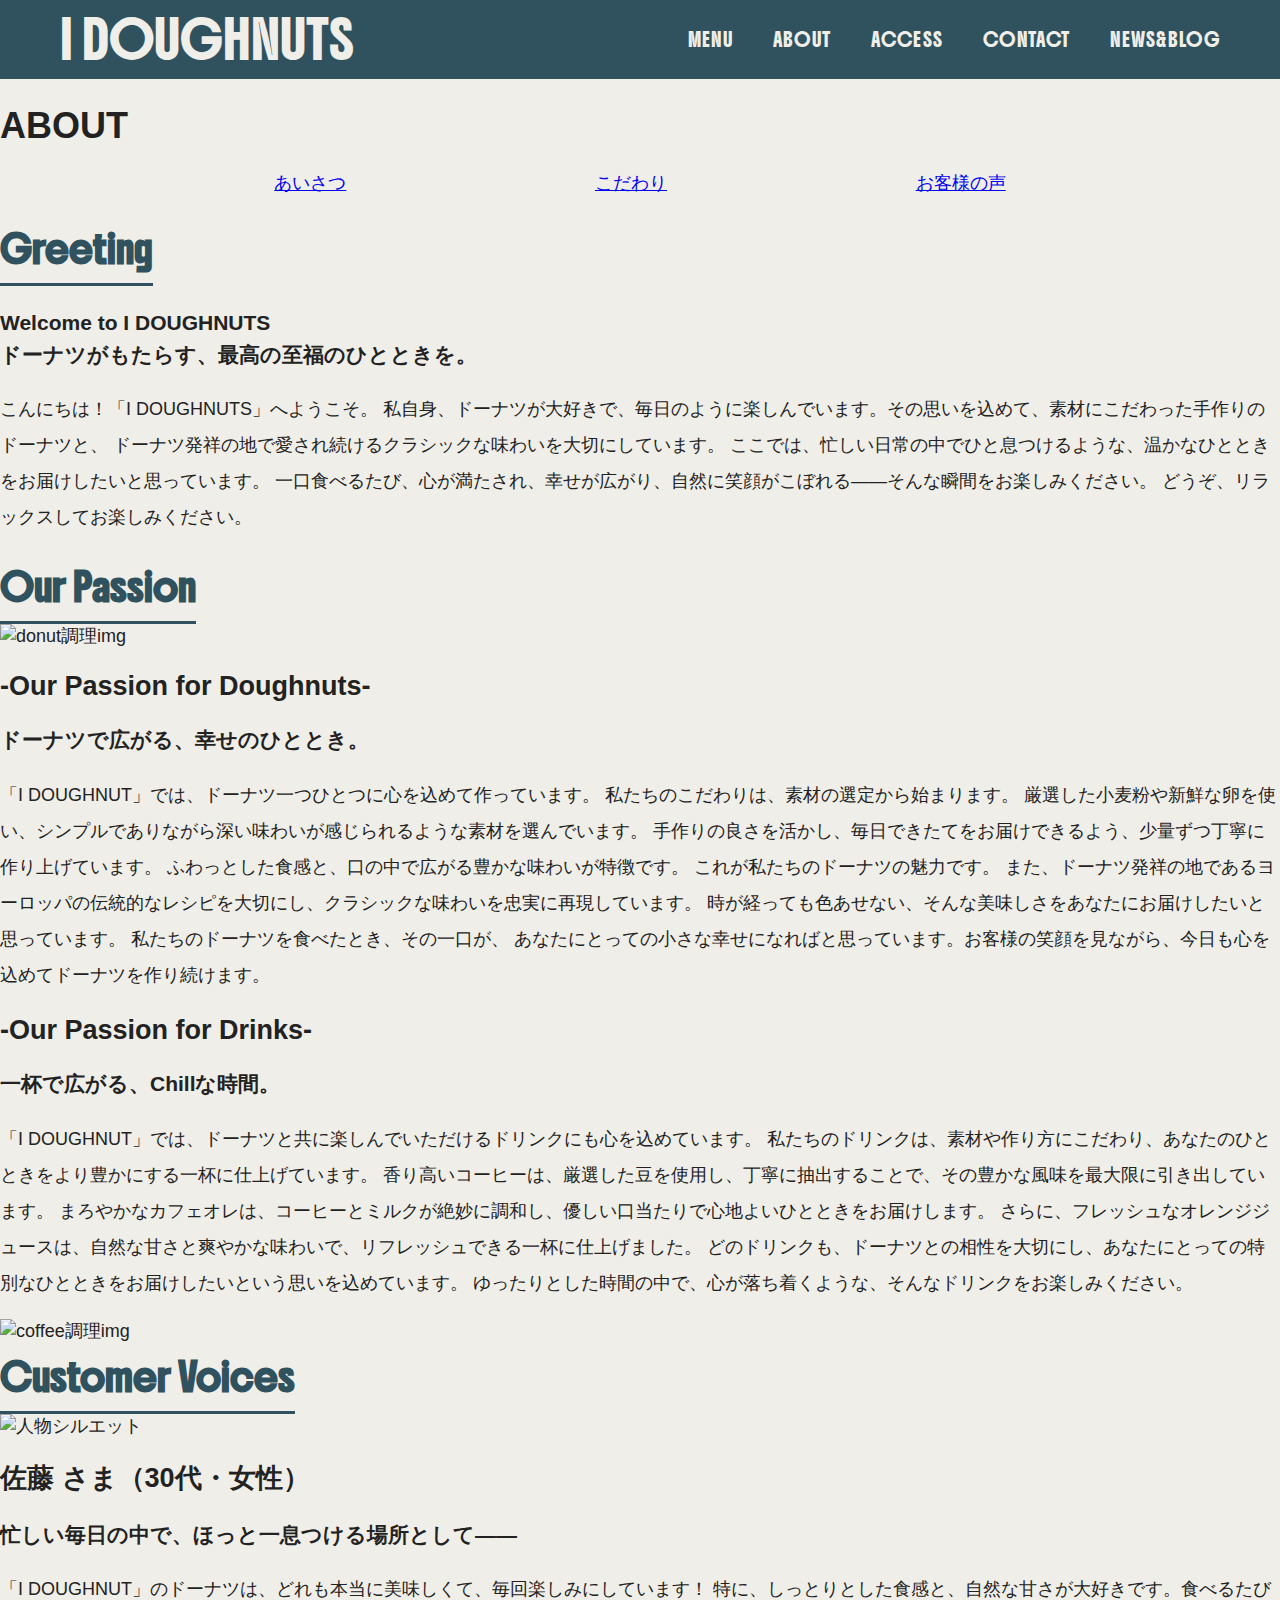
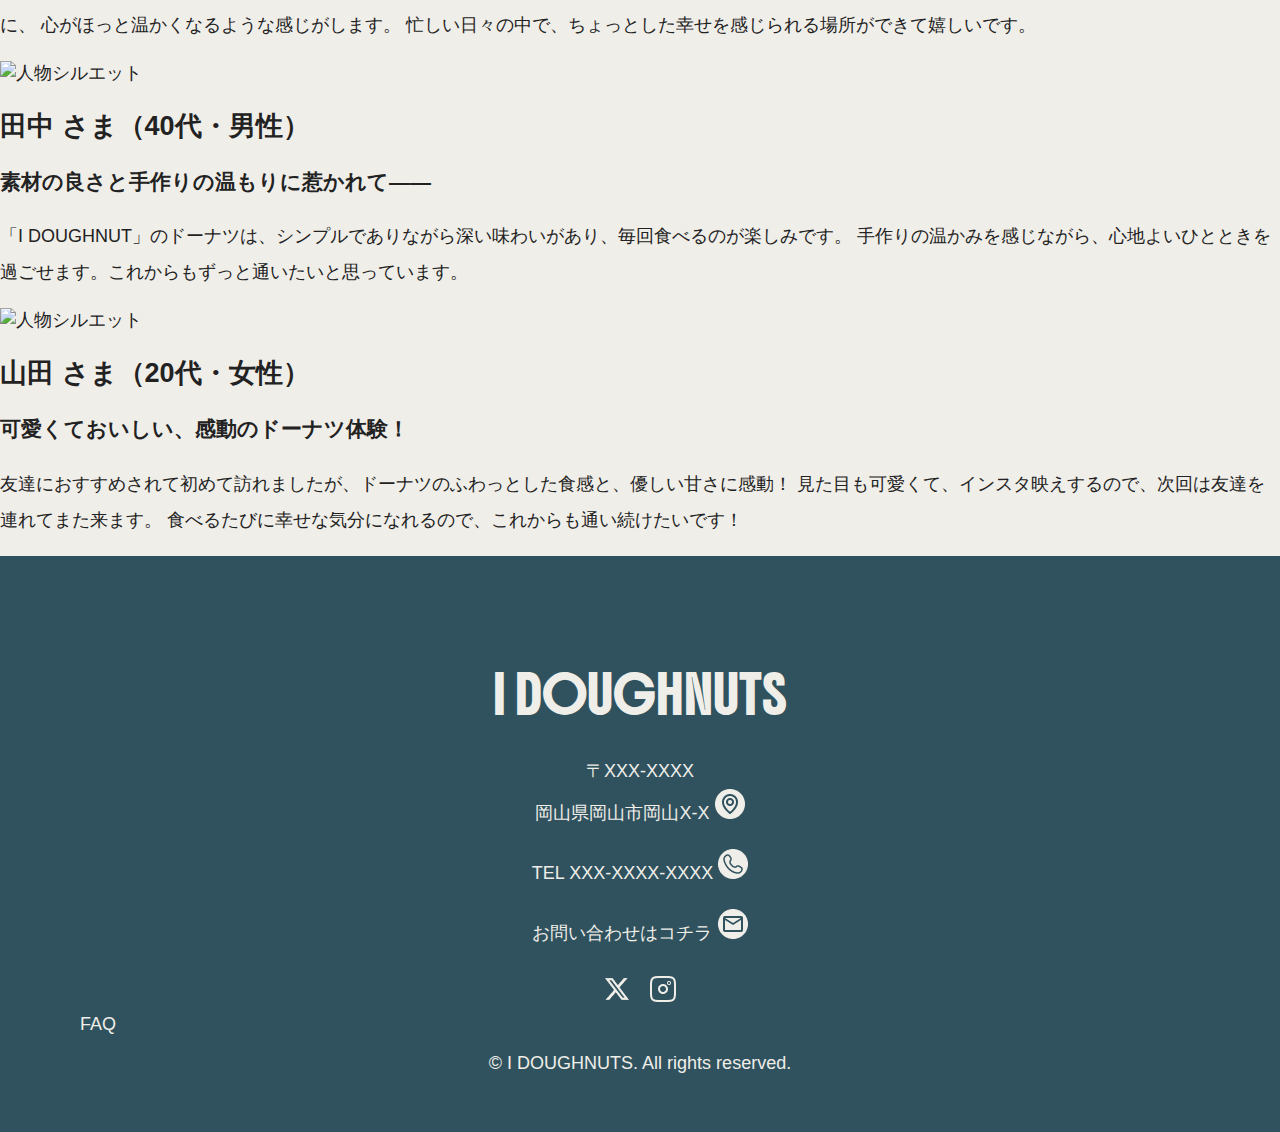
==== I DOUGHNUTS/about.html @ 17bc39a1 "upload" ====
<!DOCTYPE html>
<html lang="jp">
<head>
  <title>I DOUGHNUTS</title>
  <meta charset="UTF-8">
  <meta name="description" content="I DOUGHNUTSは、ドーナツで広がる幸せなひとときをお届けするカフェです。">
  <meta name="viewport" content="width=device-width, initial-scale=1.0">
  <link rel="stylesheet" href="css/style.css">
  <link rel="preconnect" href="https://fonts.googleapis.com">
  <link rel="preconnect" href="https://fonts.gstatic.com" crossorigin>
  <link href="https://fonts.googleapis.com/css2?family=Boldonse&display=swap" rel="stylesheet">
</head>
  <body>

    <!-- header -->
    <header>
      <div class="header-inner">

        <h1 class="shop-name">
          <a href="index.html">I DOUGHNUTS</a>
        </h1>

        <!-- navigation -->
         <nav>
          <ul class="navi">
            <li><a href="menu.html" class="navi-menu">MENU</a></li>
            <li><a href="about.html" class="navi-about">ABOUT</a></li>
            <li><a href="access.html" class="navi-access">ACCESS</a></li>
            <li><a href="contact.html" class="navi-contact">CONTACT</a></li>
            <li><a href="nwes&blog.html" class="navi-news&blog">NEWS&BLOG</a></li>
          </ul>
         </nav>
      </div>
    </header>

    <!-- main -->
     <main>blog
      <article>

        <!-- main visual -->
         <section id="subpage">
          <div class="subpage-main-c_var">
            <ul class="p-dreadcrumbs-2nd">
              <li>
                <a href="index.html">
                  <span>TOP</span>
                </a>
              </li>
              <li>
                <span>ABOUT</span>
              </li>
            </ul>
            <h1 class="page-title-2nd">ABOUT</h1>
            <div class="skip-btn">
              <a href="#seasonal" class="arrow-btn-2nd">あいさつ</a>
              <a href="#donut" class="arrow-btn-2nd">こだわり</a>
              <a href="#drink" class="arrow-btn-2nd">お客様の声</a>
            </div>
          </div>
         </section>

         <!-- あいさつ -->
        <section id="greeting">
          <h2 class="title">Greeting</h2>
          <div class="greeting-inner">
            <p class="lead">
              Welcome to I DOUGHNUTS<br>ドーナツがもたらす、最高の至福のひとときを。
            </p>
            <p class="description">
              こんにちは！「I DOUGHNUTS」へようこそ。
               私自身、ドーナツが大好きで、毎日のように楽しんでいます。その思いを込めて、素材にこだわった手作りのドーナツと、
               ドーナツ発祥の地で愛され続けるクラシックな味わいを大切にしています。
               ここでは、忙しい日常の中でひと息つけるような、温かなひとときをお届けしたいと思っています。
               一口食べるたび、心が満たされ、幸せが広がり、自然に笑顔がこぼれる——そんな瞬間をお楽しみください。
               どうぞ、リラックスしてお楽しみください。
            </p>
          </div>
        </section>

        <!-- こだわり -->
        <section id="our-passion">
          <h2 class="title">Our Passion</h2>
          <!-- donut -->
          <div class="passion-box">
            <div class="passion-img">
              <img src="images/passion_donut.png" alt="donut調理img" style="width: 100%;">
            </div>
            <div class="passion-inner">
              <h2 class="passion-title">-Our Passion for Doughnuts-</h2>
              <p class="lead">
                ドーナツで広がる、幸せのひととき。
              </p>
              <p class="description">
                「I DOUGHNUT」では、ドーナツ一つひとつに心を込めて作っています。 私たちのこだわりは、素材の選定から始まります。
                厳選した小麦粉や新鮮な卵を使い、シンプルでありながら深い味わいが感じられるような素材を選んでいます。
                 手作りの良さを活かし、毎日できたてをお届けできるよう、少量ずつ丁寧に作り上げています。
                 ふわっとした食感と、口の中で広がる豊かな味わいが特徴です。 これが私たちのドーナツの魅力です。
                また、ドーナツ発祥の地であるヨーロッパの伝統的なレシピを大切にし、クラシックな味わいを忠実に再現しています。
                時が経っても色あせない、そんな美味しさをあなたにお届けしたいと思っています。 私たちのドーナツを食べたとき、その一口が、
                あなたにとっての小さな幸せになればと思っています。お客様の笑顔を見ながら、今日も心を込めてドーナツを作り続けます。
              </p>
            </div>
          </div>
          <!-- drink -->
          <div class="passion-box">
            <div class="passion-inner">
              <h2 class="passion-title">-Our Passion for Drinks-</h2>
              <p class="lead">
                一杯で広がる、Chillな時間。
              </p>
              <p class="description">
                「I DOUGHNUT」では、ドーナツと共に楽しんでいただけるドリンクにも心を込めています。
                私たちのドリンクは、素材や作り方にこだわり、あなたのひとときをより豊かにする一杯に仕上げています。
                香り高いコーヒーは、厳選した豆を使用し、丁寧に抽出することで、その豊かな風味を最大限に引き出しています。
                まろやかなカフェオレは、コーヒーとミルクが絶妙に調和し、優しい口当たりで心地よいひとときをお届けします。
                さらに、フレッシュなオレンジジュースは、自然な甘さと爽やかな味わいで、リフレッシュできる一杯に仕上げました。
                どのドリンクも、ドーナツとの相性を大切にし、あなたにとっての特別なひとときをお届けしたいという思いを込めています。
                ゆったりとした時間の中で、心が落ち着くような、そんなドリンクをお楽しみください。
              </p>
            </div>
            <div class="passion-img">
              <img src="images/passion_drink.png" alt="coffee調理img" style="width: 100%;">
            </div>
          </div>
        </section>

        <!-- お客様の声 -->
         <section id="customer-voices">
          <h2 class="title">Customer Voices</h2>
          <div class="customer-box">
            <div class="customer-img">
              <img src="images/customer.png" alt="人物シルエット">
            </div>
            <div class="customer-inner">
              <h2 class="customer-title">佐藤 さま（30代・女性）</h2>
              <p class="lead">忙しい毎日の中で、ほっと一息つける場所として——</p>
              <p class="description">
                「I DOUGHNUT」のドーナツは、どれも本当に美味しくて、毎回楽しみにしています！
                特に、しっとりとした食感と、自然な甘さが大好きです。食べるたびに、
                心がほっと温かくなるような感じがします。
                忙しい日々の中で、ちょっとした幸せを感じられる場所ができて嬉しいです。
              </p>
            </div>
          </div>
          <div class="customer-box">
            <div class="customer-img">
              <img src="images/customer.png" alt="人物シルエット">
            </div>
            <div class="customer-inner">
              <h2 class="customer-title">田中 さま（40代・男性）</h2>
              <p class="lead">素材の良さと手作りの温もりに惹かれて——</p>
              <p class="description">
                「I DOUGHNUT」のドーナツは、シンプルでありながら深い味わいがあり、毎回食べるのが楽しみです。
                手作りの温かみを感じながら、心地よいひとときを過ごせます。これからもずっと通いたいと思っています。
              </p>
            </div>
          </div>
          <div class="customer-box">
            <div class="customer-img">
              <img src="images/customer.png" alt="人物シルエット">
            </div>
            <div class="customer-inner">
              <h2 class="customer-title">山田 さま（20代・女性）</h2>
              <p class="lead">可愛くておいしい、感動のドーナツ体験！</p>
              <p class="description">
                友達におすすめされて初めて訪れましたが、ドーナツのふわっとした食感と、優しい甘さに感動！
                見た目も可愛くて、インスタ映えするので、次回は友達を連れてまた来ます。
                食べるたびに幸せな気分になれるので、これからも通い続けたいです！
              </p>
            </div>
          </div>
         </section>
        </article>
      </main>
 
     <footer>
       <div class="footer-body">
         <div class="footer-shop-name">
           <h1 class="shop-name">
             <a href="index.html">I DOUGHNUTS</a>
           </h1>
         </div>
         <div class="fotter-inner">
           <div class="fotter-addr">
             <p class="description">
               <a href="#">
                 <span>〒XXX-XXXX<br>岡山県岡山市岡山X-X</span>
                 <span><img src="images/map.png" alt="mapのicon"></span>
               </a>
             </p>
           </div>
           <div class="footer-tel">
             <p class="description">
               <a href="">
                 <span>TEL XXX-XXXX-XXXX</span>
                 <span><img src="images/tel.png" alt="phoneのicon"></span>
               </a>
             </p>
           </div>
           <div class="footer-mail">
             <p class="description">
               <a href="">
                 <span>お問い合わせはコチラ</span>
                 <span><img src="images/mail.png" alt="mailのicon"></span>
               </a>
             </p>
           </div>
           <div class="sns-btn">
             <a href=""><img src="images/x.png" alt="Xのリンク"></a>
             <a href=""><img src="images/insta.png" alt="instaのリンク"></a>
           </div>
         </div>
       </div>
 
       <a href="#faq" class="faq-btn"><span>FAQ</span></a>
       
       <p class="copy">&copy; I DOUGHNUTS. All rights reserved.</p>
 
     </footer>
 
   </body>
 </html>
---- I DOUGHNUTS/css/style.css ----
* {
  box-sizing: border-box;
}

body {
  font-family: Arial, Helvetica, sans-serif;
  font-size: 18px;
  margin: 0;
  padding: 0;
  background-color: #F0EEE9;
  color: #222;
}

/*--------------- page-title 汎用h1--------------- */
.page-title-main {
  font-family: "Boldonse", system-ui;
  font-weight: 400;
  font-style: normal;
  font-size: 2.5rem;
  color: #2F525E;
}

.page-title-base {
  font-family: "Boldonse", system-ui;
  font-weight: 400;
  font-style: normal;
  font-size: 2.5rem;
  color: #F0EEE9;
}

/*--------------- shop-name 汎用h1---------------*/
.shop-name {
  font-family: "Boldonse", system-ui;
  font-weight: 400;
  font-style: normal;
}

/*--------------- 各section 汎用title ---------------*/
.title {
  display: inline-block;
  font-family: "Boldonse", system-ui;
  padding: 0.5rem 0rem;
  border-bottom: 3px solid #2F525E;
  margin: 0 auto;
  color: #2F525E;
}

/*--------------- 各section 汎用text ---------------*/
.lead {
  font-size: 21px;
  font-weight: bold;
  line-height: 1.5;
}

.description {
  line-height: 2;
}

/*--------------- header ---------------*/
header {
  position: fixed;
  top: 0;
  left: 0;
  width: 100%;
  background-color: #2F525E;
}

.header-inner h1 {
  padding-left: 40px;
  margin: 0 0 0 20px;
}

.header-inner {
  display: flex;
  flex-wrap: wrap;
  justify-content: space-between;
  align-items: center;
  margin: 5px auto;
}

.header-inner a {
  text-decoration: none;
  color: #F0EEE9; 
}

/*--------------- navigation ---------------*/
.navi {
  font-family: "Boldonse", system-ui;
  font-size: small;
  letter-spacing: 0.1em;
  display: flex;
  padding-right: 40px;
}

nav li {
  margin: 0 20px;
  list-style: none;
}

/*--------------- main visual ---------------*/
.carousel img{
  margin: 0 auto;
  width: 100%;
}

/*--------------- concept ---------------*/
#concept {
  margin: 90px auto;
  text-align: center;
}

.concept-inner {
  text-align: center;
  max-width: 700px;
  margin: 20px auto;
  padding: 10px;
}

/*--------------- menu ---------------*/
.menu-inner {
  display: flex;
  flex-wrap: wrap;
  justify-content: center;
  margin: 80px auto;
}

.menu-column {
  margin: 0 30px;
}

#menu {
  text-align: center;
  background-color: #FFEBD3;
  padding: 80px 0;
}

.label {
  display: flex;
  justify-content: space-between;
  font-size: 21px;
  font-weight: bold;
  /* margin: 0 auto 80px auto; */
}

.menu-name {
  text-align: left;
  margin: 0;
}

.price {
  text-align: right;
  margin: 0;
}

/*------------------ 汎用 view more btn--------------- */
.more-btn a {
  position: relative;
  display: flex;
  justify-content: space-around;
  align-items: center;
  margin: 0 auto;
  max-width: 200px;
  padding: 10px 0px 10px 25px;
  font-family: "Noto Sans Japanese";
  line-height: 1.8;
  text-decoration: none;
  color: #2F525E;
  transition: 0.3s ease-in-out;
  font-weight: 500;
}

.more-btn a:before, .more-btn a:after {
  content: "";
  position: absolute;  
  display: block;
  top: 50%;
}

.more-btn a:before {
  width:  0.5rem;
  height:  0.5rem;
  left: 1.1rem;
  border-top: solid 2px #F0EEE9;
  border-right: solid 2px #F0EEE9;
  z-index: 2;
  transform: translateY(-50%) rotate(45deg);
  transition: all 0.3s;
}

.more-btn a:after {
  left: 0;
  background: #2F525E;
  z-index: 1;
  width: 3rem;
  height: 3rem;
  border-radius: 10rem;
  transform: translateY(-50%);
  transition: all 0.5s;
}

.more-btn a span {
  border-bottom: 2px solid #2F525E;
  position: relative;
  transition: all 0.3s;
  z-index: 3;
}

.more-btn a:hover span {
  color: #F0EEE9;
}

.more-btn a:hover:before {
  left: 2.5rem;
  border-top: solid 2px #F0EEE9;
  border-right: solid 2px #F0EEE9;
}

.more-btn a:hover:after {
  right: 0;
  width: 100%;
  background: #2F525E;
}

/* --------------- about ---------------*/
#about {
  display: flex;
}

.about-inner {
  text-align: center;
  padding: 80px 0;
  max-width: 550px;
  margin: 0 auto;
}

.about-img {
  width: 100%;
}

.about-inner p {
  padding: 10px 0;
}

/*--------------- news&blog ---------------*/
section a:hover {
  color: #2F525E;
}

dl a {
  color: #222;
  text-decoration: none;
}

.col-2 {
  grid-template-columns: repeat(2, 1fr);
  display: grid;
  grid-gap: 50px;
  margin: 150px;
}

.news-inner dt {
  padding: 10px 0;
  border-top: 1px solid #b5b5b5;
}

.news-inner dd {
  margin: auto;
  padding: 10px 0;
}

.news-inner dd:last-child {
  border-bottom: 1px solid #b5b5b5;
}

/*--------------- footter ---------------*/
footer {
  background-color: #2F525E;
  text-align: center;
  padding: 80px 80px 40px 80px;
} 

.footer-body a {
  text-decoration: none;
  color: #F0EEE9;
}

.copy {
  color: #F0EEE9;
}

.faq-btn {
  display: flex;
  text-align: left;
  text-decoration: none;
  color: #F0EEE9;
}

/*--------------------------------------------- 
-----------------menu.html用 ---------------
---------------------------------------------*/

/*--------------- menu main--------------- */
.menu-main {
  padding: 200px 0 150px 0;
  text-align: center;
}

.skip-btn {
  display: flex;
  justify-content: space-around;
  margin: 20px 150px;
}

/*---------------汎用arrow btn ---------------*/
.arrow-btn {
  text-decoration: none;
  color: #222;
  font-weight: bold;
  position: relative;
  display: inline-block;
  padding-left: 30px;
}

.arrow-btn:before {
  content: '';
  width: 22px;
  height: 22px;
  background: #2F525E;
  border-radius: 50%;
  position: absolute;
  top: 0;
  left: 0;
  bottom: 0;
  margin: auto;
}

.arrow-btn:after {
  content: '';
  width: 6px;
  height: 6px;
  border: 0;
  border-bottom: solid 2px #F0EEE9;
  border-right: solid 2px #F0EEE9;
  transform: rotate(45deg);
  position: absolute;
  top: 0;
  left: 6.5px;
  bottom: 0;
  margin: auto;
}

/*--------------- menu-table ---------------*/
#menu-table {
  margin: auto 80px;
  padding-bottom: 40px;
}

.menu-title {
  border-bottom: 2px dotted #2F525E;
  margin-bottom: 50px;
}

.menu-list {
  display: flex;
  flex-wrap: wrap;
  position: relative;
}

.menu-list li {
  list-style-type: none;
  width: 20%;
  text-align: center;
  padding: 0 20px;
}

.menu-list li a {
  color: #222;
  text-decoration: none;
}
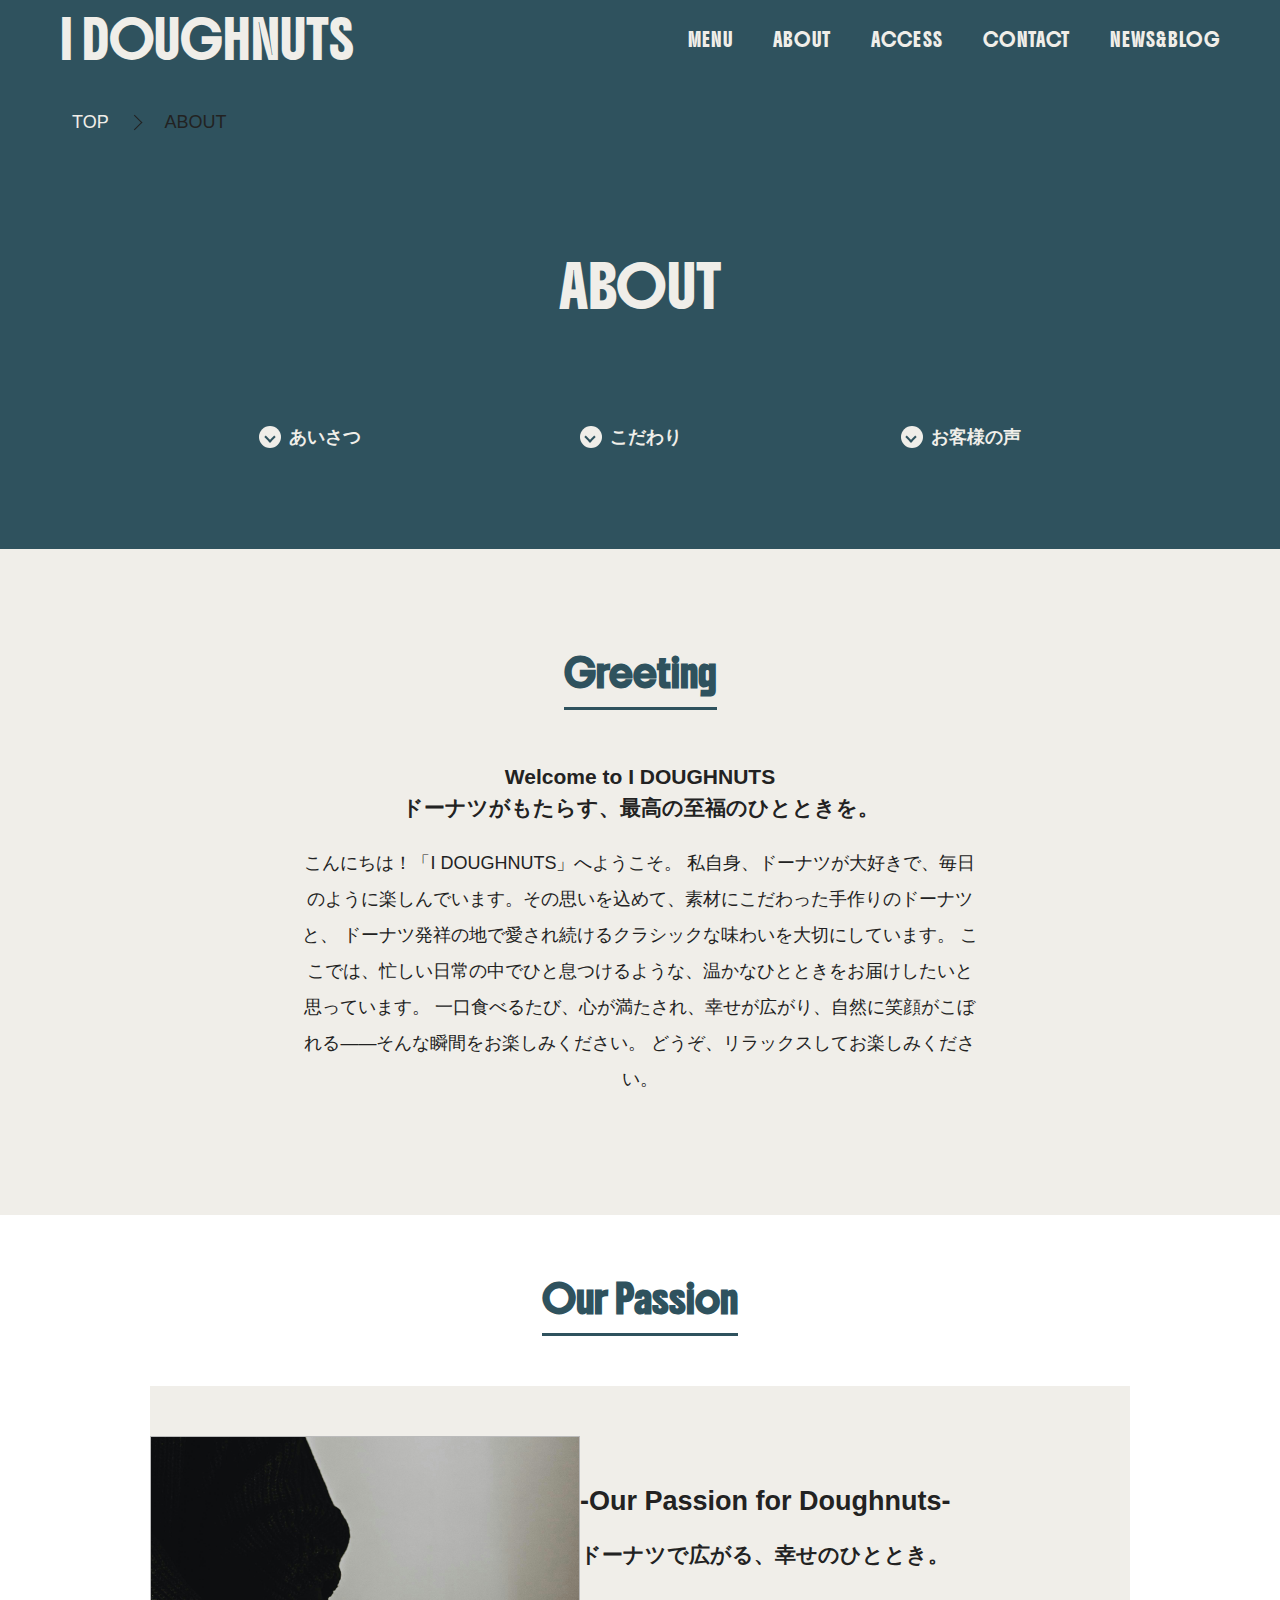
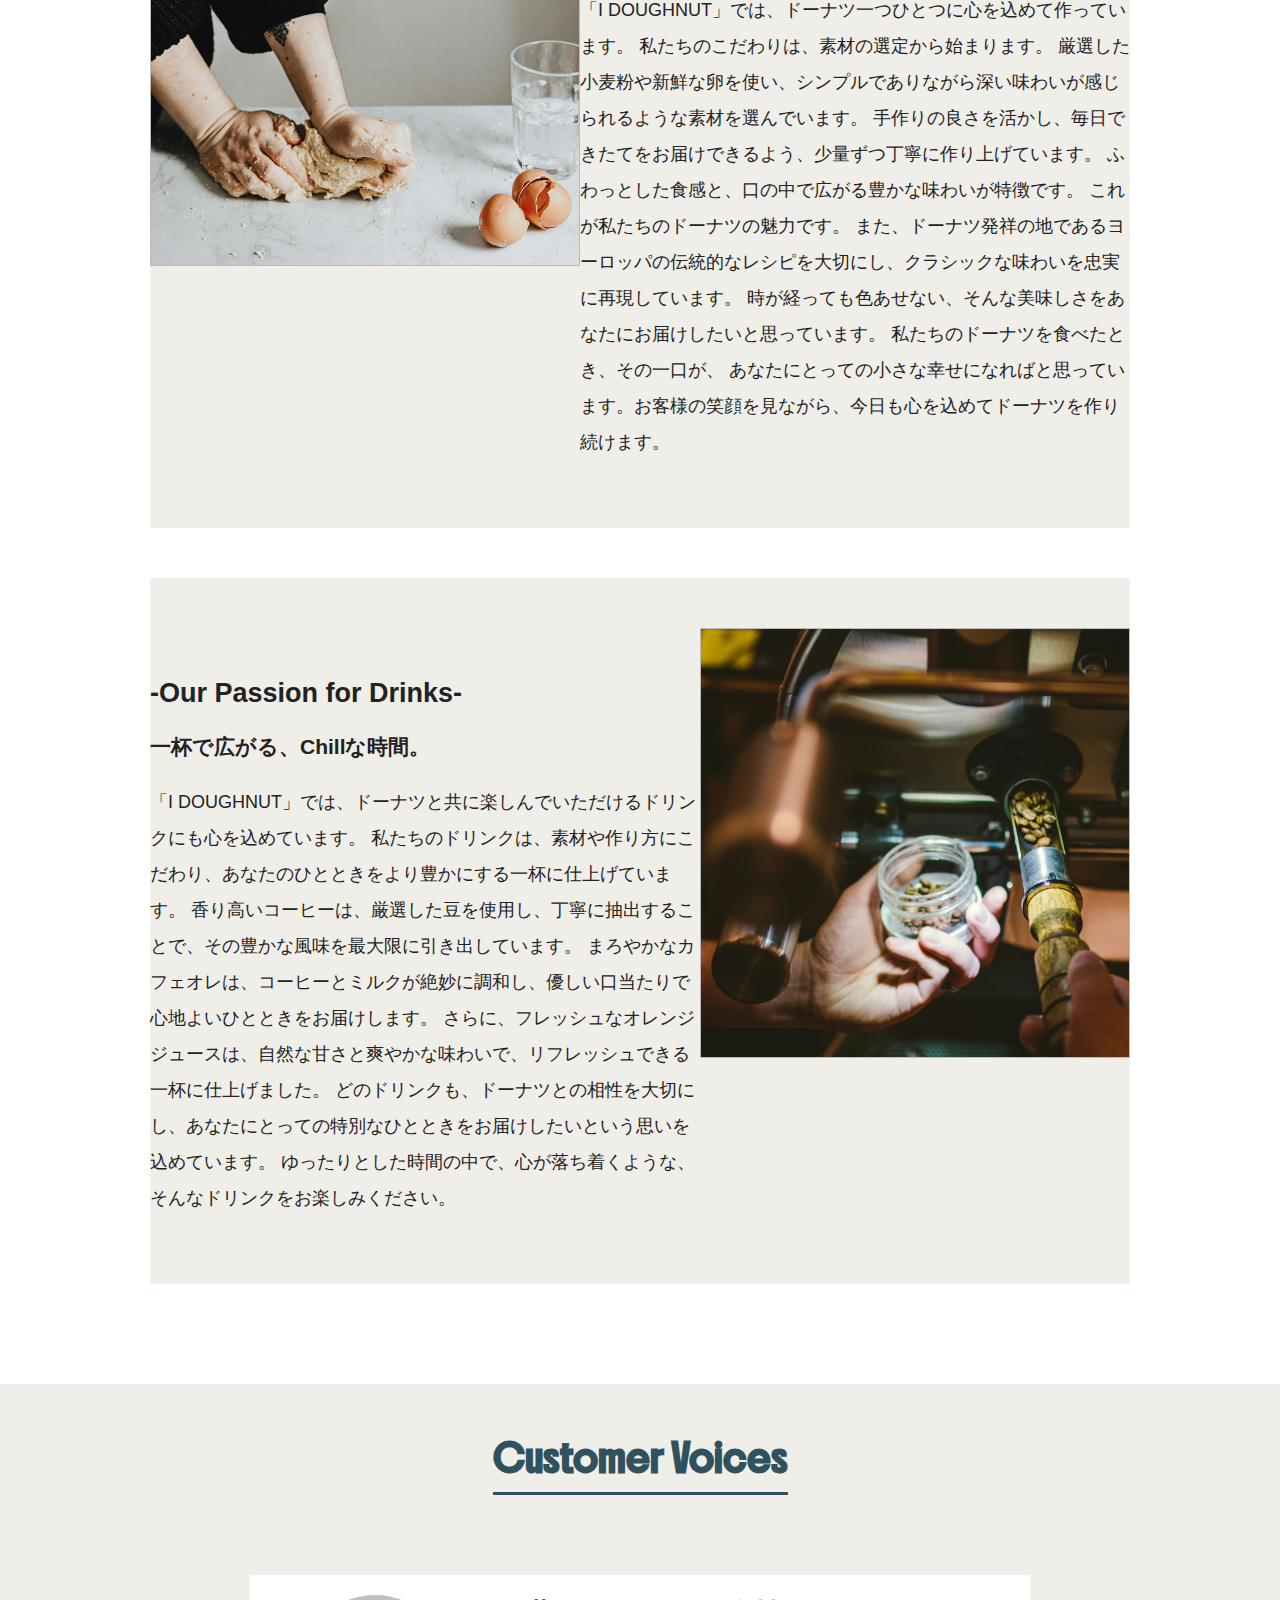
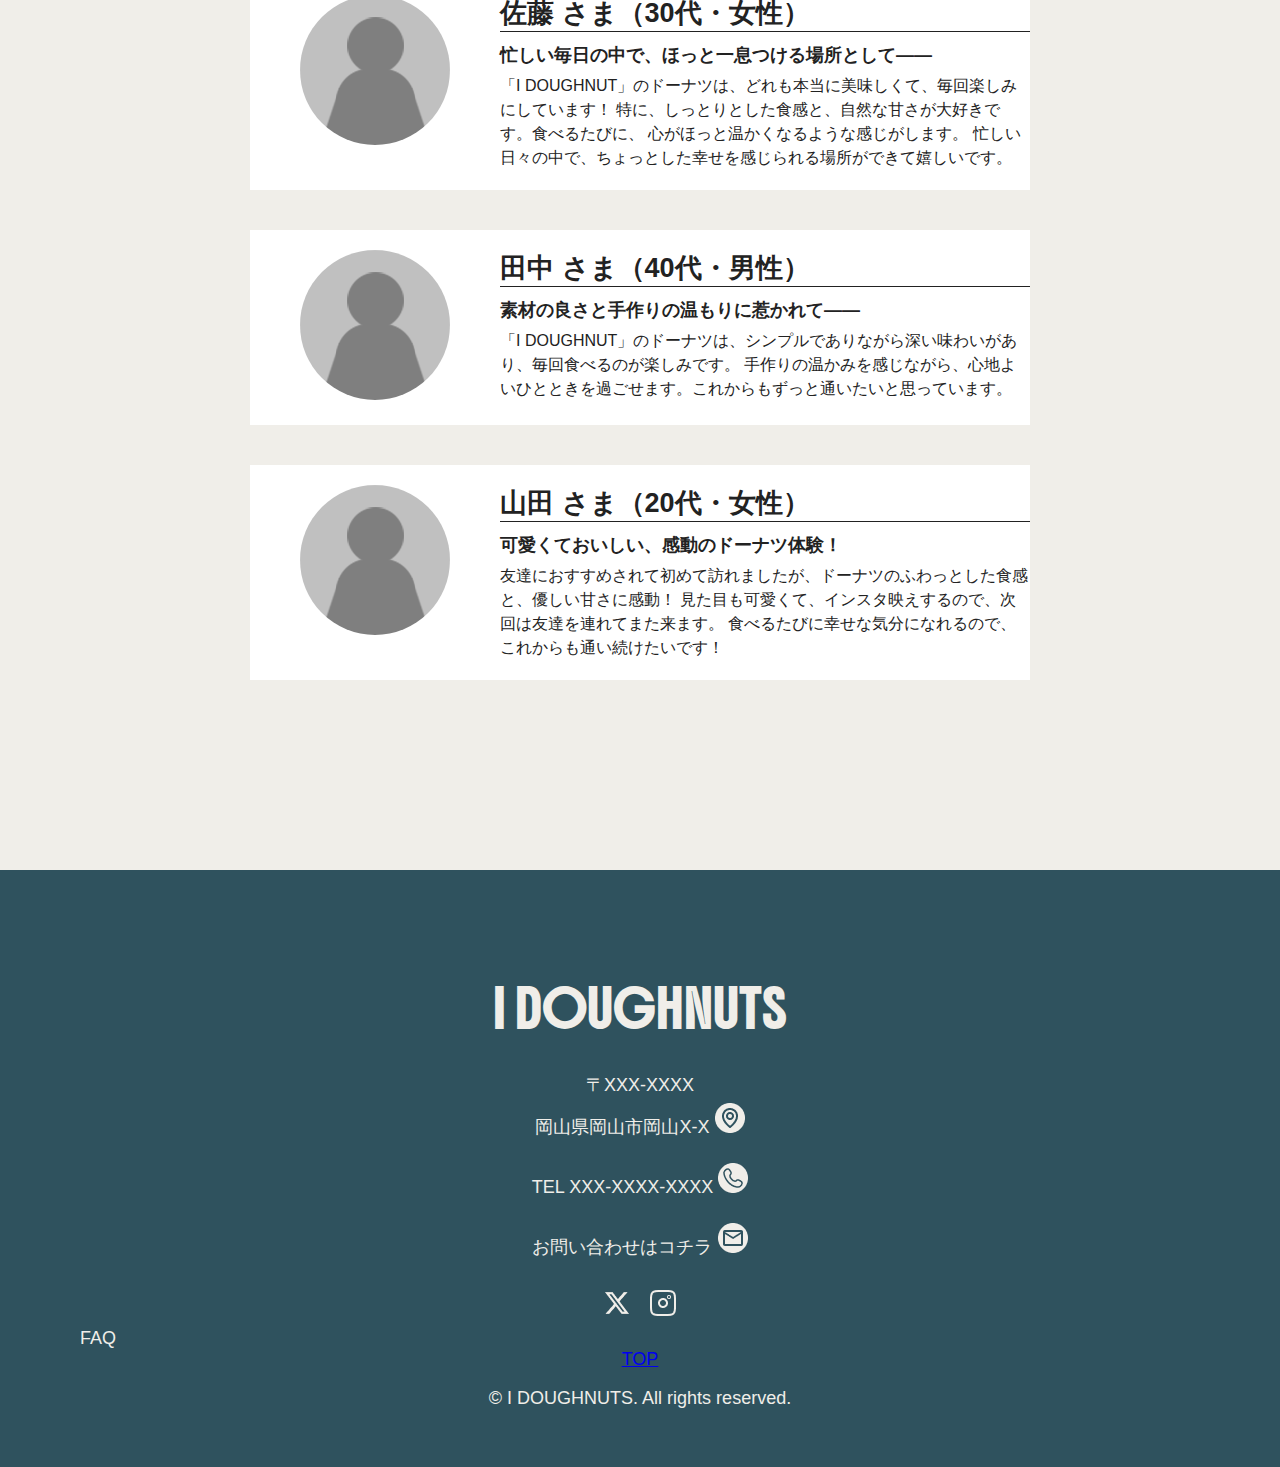
==== commit f38315a7: "upload" ====
--- a/I DOUGHNUTS/about.html
+++ b/I DOUGHNUTS/about.html
@@ -10,7 +10,7 @@
   <link rel="preconnect" href="https://fonts.gstatic.com" crossorigin>
   <link href="https://fonts.googleapis.com/css2?family=Boldonse&display=swap" rel="stylesheet">
 </head>
-  <body>
+  <body id="top">
 
     <!-- header -->
     <header>
@@ -52,9 +52,9 @@
             </ul>
             <h1 class="page-title-2nd">ABOUT</h1>
             <div class="skip-btn">
-              <a href="#seasonal" class="arrow-btn-2nd">あいさつ</a>
-              <a href="#donut" class="arrow-btn-2nd">こだわり</a>
-              <a href="#drink" class="arrow-btn-2nd">お客様の声</a>
+              <a href="#greeting" class="arrow-btn-2nd">あいさつ</a>
+              <a href="#our-passion" class="arrow-btn-2nd">こだわり</a>
+              <a href="#customer-voices" class="arrow-btn-2nd">お客様の声</a>
             </div>
           </div>
          </section>
@@ -206,13 +206,16 @@
              </p>
            </div>
            <div class="sns-btn">
-             <a href=""><img src="images/x.png" alt="Xのリンク"></a>
-             <a href=""><img src="images/insta.png" alt="instaのリンク"></a>
+             <a href="https://x.com/"><img src="images/x.png" alt="Xのリンク"></a>
+             <a href="https://www.instagram.com/"><img src="images/insta.png" alt="instaのリンク"></a>
            </div>
          </div>
        </div>
  
-       <a href="#faq" class="faq-btn"><span>FAQ</span></a>
+       <div class="faq-btn-box">
+        <a href="contact.html" class="faq-btn"><span>FAQ</span></a>
+        <a href="#top" class="top-btn"><span>TOP</span></a>
+      </div>
        
        <p class="copy">&copy; I DOUGHNUTS. All rights reserved.</p>
  
--- a/I DOUGHNUTS/css/style.css
+++ b/I DOUGHNUTS/css/style.css
@@ -19,8 +19,8 @@
   font-size: 2.5rem;
   color: #2F525E;
 }
-
-.page-title-base {
+/* diff color */
+.page-title-2nd {
   font-family: "Boldonse", system-ui;
   font-weight: 400;
   font-style: normal;
@@ -56,6 +56,74 @@
   line-height: 2;
 }
 
+/*--------------- パンくずリスト汎用 ---------------*/
+.p-dreadcrumbs {
+  position: absolute;
+  top: 7rem;
+  left: 2rem;
+  display: flex;
+  gap: 0 1.5rem;
+  max-width: 130rem;
+  box-sizing: border-box;
+  margin: 0 auto;
+  z-index: 2;
+  text-decoration: none;
+  list-style-type: none;
+}
+
+.p-dreadcrumbs a {
+  color: #999;
+  text-decoration: none;
+}
+
+.p-dreadcrumbs li:not(:last-child):after {
+  display: inline-block;
+  content: "";
+  width: .7rem;
+  height: .7rem;
+  border-top: 1px solid currentColor;
+  border-right: 1px solid currentColor;
+  box-sizing: border-box;
+  rotate: 45deg;
+  margin-left: 1rem;
+}
+
+/* diff-color */
+.p-dreadcrumbs-2nd {
+  position: absolute;
+  top: 7rem;
+  left: 2rem;
+  display: flex;
+  gap: 0 1.5rem;
+  max-width: 130rem;
+  box-sizing: border-box;
+  margin: 0 auto;
+  z-index: 2;
+  text-decoration: none;
+  list-style-type: none;
+}
+
+.p-dreadcrumbs-2nd a {
+  color: #F0EEE9;
+  text-decoration: none;
+}
+
+.p-dreadcrumbs-2nd a:hover {
+  color: #222;
+}
+
+.p-dreadcrumbs-2nd li:not(:last-child):after {
+  display: inline-block;
+  content: "";
+  width: .7rem;
+  height: .7rem;
+  border-top: 1px solid currentColor;
+  border-right: 1px solid currentColor;
+  box-sizing: border-box;
+  rotate: 45deg;
+  margin-left: 1rem;
+}
+
 /*--------------- header ---------------*/
 header {
   position: fixed;
@@ -63,6 +131,7 @@
   left: 0;
   width: 100%;
   background-color: #2F525E;
+  z-index: 100;
 }
 
 .header-inner h1 {
@@ -105,7 +174,7 @@
 
 /*--------------- concept ---------------*/
 #concept {
-  margin: 90px auto;
+  margin: 150px auto;
   text-align: center;
 }
 
@@ -119,18 +188,13 @@
 /*--------------- menu ---------------*/
 .menu-inner {
   display: flex;
-  flex-wrap: wrap;
-  justify-content: center;
+  justify-content: space-evenly;
   margin: 80px auto;
 }
 
-.menu-column {
-  margin: 0 30px;
-}
-
 #menu {
   text-align: center;
-  background-color: #FFEBD3;
+  background-color: #D7BA9B;
   padding: 80px 0;
 }
 
@@ -224,6 +288,7 @@
 /* --------------- about ---------------*/
 #about {
   display: flex;
+  margin-top: 150px;
 }
 
 .about-inner {
@@ -300,18 +365,25 @@
 ---------------------------------------------*/
 
 /*--------------- menu main--------------- */
-.menu-main {
-  padding: 200px 0 150px 0;
-  text-align: center;
+.subpage-main {
+  padding: 200px 0 100px 0;
+  text-align: center;
+}
+
+/* diff color */
+.subpage-main-c_var {
+  padding: 200px 0 100px 0;
+  text-align: center;
+  background-color: #2F525E;
 }
 
 .skip-btn {
   display: flex;
   justify-content: space-around;
-  margin: 20px 150px;
-}
-
-/*---------------汎用arrow btn ---------------*/
+  margin: 100px 150px 0;
+}
+
+/*---------------汎用arrow btn ↓ ---------------*/
 .arrow-btn {
   text-decoration: none;
   color: #222;
@@ -349,31 +421,723 @@
   margin: auto;
 }
 
-/*--------------- menu-table ---------------*/
+/* diff color */
+.arrow-btn-2nd {
+  text-decoration: none;
+  color: #F0EEE9;
+  font-weight: bold;
+  position: relative;
+  display: inline-block;
+  padding-left: 30px;
+}
+
+.arrow-btn-2nd:before {
+  content: '';
+  width: 22px;
+  height: 22px;
+  background: #F0EEE9;
+  border-radius: 50%;
+  position: absolute;
+  top: 0;
+  left: 0;
+  bottom: 0;
+  margin: auto;
+}
+
+.arrow-btn-2nd:after {
+  content: '';
+  width: 6px;
+  height: 6px;
+  border: 0;
+  border-bottom: solid 2px #2F525E;
+  border-right: solid 2px #2F525E;
+  transform: rotate(45deg);
+  position: absolute;
+  top: 0;
+  left: 6.5px;
+  bottom: 0;
+  margin: auto;
+}
+
+#subpage .subpage-main-c_var a:hover {
+  color: #222;
+}
+
+/*---------------汎用arrow btn ← ---------------*/
+.arrow-btn-back {
+  text-decoration: none;
+  color: #222;
+  font-weight: bold;
+  position: relative;
+  display: inline-block;
+  padding-left: 30px;
+}
+
+.arrow-btn-back:before {
+  content: '';
+  width: 22px;
+  height: 22px;
+  background: #2F525E;
+  border-radius: 50%;
+  position: absolute;
+  left: 0;
+  bottom: 0;
+  margin: auto;
+}
+
+.arrow-btn-back:after {
+  content: '';
+  width: 6px;
+  height: 6px;
+  border: 0;
+  border-bottom: solid 2px #F0EEE9;
+  border-left: solid 2px #F0EEE9;
+  transform: rotate(45deg);
+  position: absolute;
+  top: 3px;
+  left: 7.5px;
+  bottom: 0;
+  margin: auto;
+}
+
+/*--------------- menu table ---------------*/
 #menu-table {
   margin: auto 80px;
-  padding-bottom: 40px;
+  padding-bottom: 150px;
 }
 
 .menu-title {
   border-bottom: 2px dotted #2F525E;
-  margin-bottom: 50px;
+  margin: 80px 0;
+  padding-bottom: 10px;
 }
 
 .menu-list {
   display: flex;
-  flex-wrap: wrap;
-  position: relative;
+  padding: 0;
 }
 
 .menu-list li {
   list-style-type: none;
   width: 20%;
   text-align: center;
-  padding: 0 20px;
+  background-color: #D7BA9B;
+  padding: 20px;
+  margin: 5px;
 }
 
 .menu-list li a {
   color: #222;
   text-decoration: none;
 }
+
+.menu-list .more-btn a {
+  color: #2F525E;
+}
+
+.item-name {
+  font-weight: bold;
+}
+
+.item-price {
+  font-weight: bold;
+}
+
+/*--------------------------------------------- 
+-----------------menu_detail.html用 ---------------
+---------------------------------------------*/
+
+/*----------------- 商品詳細 -----------------*/
+#menu-detail {
+  margin: 0 150px;
+}
+
+.menu-detail-title {
+  margin: 80px 0;
+  padding-bottom: 10px;
+  text-align: center;
+  font-size: xx-large;
+  border-bottom: 2px dotted #2F525E;
+}
+
+.menu-detail-box {
+  display: flex;
+  justify-content: space-evenly;
+}
+
+.menu-detail-inner {
+  padding: 80px 0;
+  max-width: 550px;
+}
+
+.price-detail {
+  font-weight: bold;
+  font-size: 21px;
+}
+
+/* 特定原材料 */
+.material {
+  font-weight: bold;
+  margin-top: 50px;
+  padding-top: 5px;
+  border-top: 1px solid #222;
+}
+
+.material-list {
+  display: flex;
+  flex-wrap: wrap;
+  padding: 0;
+}
+
+.material-list li {
+  list-style-type: none;
+  background: white;
+  border: 1px solid #e1e1e1;
+  border-radius: 5px;
+  margin: 0 5px;
+  padding: 3px;
+  font-size: medium;
+}
+
+/* menu-band */
+#menu-band-donut {
+  background-color: #D7BA9B;
+  margin-top: 150px;
+}
+
+#menu-band-drink {
+  background-color: #D7BA9B;
+  margin: 50px 0 150px 0;
+}
+
+.menu-carousel {
+  display: flex;
+  justify-content: space-around;
+  text-align: center;
+}
+
+.menu-carousel a {
+  color: #222;
+  text-decoration: none;
+}
+
+.menu-carousel p {
+  color: #F0EEE9;
+  background-color: #2F525E;
+  border-radius: 50px;
+}
+
+.back-btn {
+  text-align: center;
+  padding: 20px 0;
+}
+
+/*--------------------------------------------- 
+-----------------about.html用 ---------------
+---------------------------------------------*/
+
+/* greeting */
+#greeting {
+  margin: 90px auto;
+  text-align: center;
+}
+
+.greeting-inner {
+  text-align: center;
+  max-width: 700px;
+  margin: 20px auto;
+  padding: 10px;
+}
+
+/* passion */
+#our-passion {
+  padding: 0 150px 50px;
+  text-align: center;
+  background-color: white
+}
+
+#our-passion h2 {
+  margin-top: 50px;
+}
+
+.passion-box {
+  display: flex;
+  justify-content: space-evenly;
+  background-color: #F0EEE9;
+  text-align: left;
+  margin: 50px auto;
+  padding: 50px 0;
+}
+
+.passion-inner {
+  max-width: 550px;
+}
+
+.passion-img img {
+  border: 1px solid #bbbbbb;
+}
+
+/* castomer voices */
+#customer-voices {
+  text-align: center;
+  padding-bottom: 150px;
+}
+
+#customer-voices .title {
+  margin: 40px;
+}
+
+.customer-box {
+  display: flex;
+  text-align: left;
+  background-color: white;
+  margin: 40px 250px;
+  padding: 20px 0;
+}
+
+.customer-inner {
+  max-width: 1100px;
+}
+
+.customer-inner h2 {
+  margin: 0 0 10px 0;
+  border-bottom: 1px solid #222;
+}
+
+.customer-inner .lead {
+  margin: 5px auto;
+  font-size: 18px;
+}
+
+.customer-inner .description {
+  margin: 0 auto;
+  font-size: 16px;
+  line-height: 1.5;
+}
+
+.customer-img img {
+  border-radius: 50%;
+  padding: 0 50px;
+}
+
+/*--------------------------------------------- 
+-----------------access.html用 ---------------
+---------------------------------------------*/
+
+/*--------------- shop info ---------------*/
+#shop-info {
+  text-align: center
+}
+
+#shop-info h2 {
+  margin: 100px 0;
+}
+
+.info-details-box {
+  width: 550px;
+  margin: 150px auto;
+}
+
+.info-details-box ul {
+  padding: 0;
+}
+
+.info-details-box li {
+  display: flex;
+  align-items: center;
+  background-color: white;
+  border-radius: 4px;
+  margin: 10px;
+  padding: 0 10px;
+}
+
+.info-details-box .info-title {
+  background-color: #2F525E;
+  color: #F0EEE9;
+  font-size: 1rem;
+  padding: 5px 0;
+  width: 78px;
+  text-align: center;
+  border-radius: 4px;
+  margin: 0 25px 0 0;
+}
+
+.info-details-box .info-detail {
+  font-weight: bold;
+  text-align: left;
+}
+
+/*--------------------------------------------- 
+-----------------contact.html用 ---------------
+---------------------------------------------*/
+
+/* FAQ */
+#faq {
+  text-align: center;
+}
+
+#faq h2 {
+  margin: 100px 0 0 0;
+}
+
+.faq-box {
+  border: 2px solid #2F525E;
+  margin: 50px 200px;
+  padding: 50px 150px;
+}
+
+.faq-inner {
+  text-align: left;
+  padding: 10px 0;
+}
+
+.faq-inner h3 {
+  text-decoration: 2px underline wavy #2F525E;
+  text-underline-offset: 7px;
+}
+
+.faq-inner p {
+  border-bottom: 2px dashed #2F525E;
+  padding: 20px 0;
+}
+
+/* Contact Form */
+#contact-form {
+  text-align: center;
+}
+
+#contact-form h2 {
+  margin: 50px 0;
+}
+
+.form {
+  background-color: white;
+  margin: 0 500px;
+  padding: 400px 0px;
+}
+
+/* SNS */
+#sns {
+  text-align: center;
+}
+
+#sns h2 {
+  margin: 100px 0 50px 0;
+}
+
+.sns-link {
+  margin-bottom: 150px;
+}
+
+.sns-link a {
+  text-decoration: none;
+  transition-property: opacity;
+  transition-duration: 0.2s;
+}
+
+.sns-link a:hover {
+  opacity: 0.5;
+}
+
+.sns-link img {
+  border-radius: 50%;
+  padding: 0 20px;
+}
+
+/*--------------------------------------------- 
+-----------------news&blog.html用 ---------------
+---------------------------------------------*/
+
+/* What’s New */
+#news-blog {
+  text-align: center;
+}
+
+.whatsnew-nav {
+  display: flex;
+  justify-content: space-evenly;
+  align-items: center;
+  font-size: 40px;
+  padding: 0 300px;
+}
+
+.whatsnew-nav p {
+  color: #2F525E;
+}
+
+.whatsnew-nav a {
+  text-decoration: none;
+  color: #b5b5b5;
+  font-weight: bold;
+}
+
+.whatsnew-nav a:hover {
+  color: #2F525E;
+}
+
+/* What’s New 記事 */
+#news-blog {
+  text-align: center;
+  padding-bottom: 150px;
+}
+
+#news-blog .title {
+  margin: 40px;
+}
+
+
+.whatsnew-cat {
+  background-color: #2F525E;
+  color: #F0EEE9;
+  font-size: 1rem;
+  padding: 5px 0;
+  width: 78px;
+  text-align: center;
+  border-radius: 4px;
+}
+
+.whatsnew-box {
+  display: flex;
+  text-align: left;
+  background-color: white;
+  margin: 40px 100px;
+  padding: 20px 0;
+  align-items: center;
+}
+
+.whatsnew-inner {
+  max-width: 1100px;
+}
+
+.whatsnew-inner h2 {
+  margin: 0 0 10px 0;
+}
+
+.whatsnew-inner .lead {
+  margin: 5px auto;
+  font-size: 18px;
+  color: #b5b5b5;
+}
+
+.whatsnew-inner .description {
+  background-color: #D7BA9B;
+  border-radius: 4px;
+  padding: 5px;
+  margin: 0 auto;
+  font-size: 16px;
+  line-height: 1.5;
+}
+
+.whatsnew-img img {
+  padding: 0 50px;
+  align-items: center;
+}
+
+/* arrow-btn Whatsnew  */
+.link-btn {
+  margin: 0 auto;
+}
+
+.arrow-btn-whatsnew {
+  text-decoration: none;
+  color: #222;
+  font-weight: bold;
+  position: relative;
+  display: inline-block;
+  padding-left: 30px;
+  transition-property: opacity;
+  transition-duration: 0.2s;
+}
+
+.arrow-btn-whatsnew:hover {
+  opacity: 0.7;
+}
+
+.arrow-btn-whatsnew:before {
+  content: '';
+  width: 50px;
+  height: 50px;
+  background: #2F525E;
+  border-radius: 50%;
+  position: absolute;
+  top: 0;
+  left: 0;
+  bottom: 0;
+  margin: auto;
+}
+
+.arrow-btn-whatsnew:after {
+  content: '';
+  width: 15px;
+  height: 15px;
+  border: 0;
+  border-top: solid 2px #F0EEE9;
+  border-right: solid 2px #F0EEE9;
+  transform: rotate(45deg);
+  position: absolute;
+  top: 0;
+  left: 13px;
+  bottom: 0;
+  margin: auto;
+}
+
+/* pagination */
+.pagination-box {
+  display: flex;
+  justify-content: space-between;
+  margin: 100px 200px 0;
+}
+
+.pagination-box a {
+  text-decoration: none;
+}
+
+.pagination-inner {
+  display: flex;
+  align-items: center;
+}
+
+.pagination-inner a {
+  display: inline-flex;
+  justify-content: center;
+  align-items: center;
+  width: 40px;
+  height: 40px;
+  border-radius: 50%;
+  margin: 0 5px;
+}
+
+.pagination-inner a:hover {
+  color: #F0EEE9;
+  background-color: #2F525E;
+}
+
+.page-num-active {
+  background-color: #2F525E;
+  color: #F0EEE9;
+}
+
+.page-num {
+  color: #2F525E;
+  border: 1px solid #2F525E;
+}
+
+.pagination-symbol a {
+  color: #2F525E;
+  font-weight: bold;
+  font-size: 40px;
+  padding: 0 30px;
+  transition-property: opacity;
+  transition-duration: 0.2s;
+}
+
+.pagination-symbol a:hover {
+  opacity: 0.5;
+}
+
+/*--------------------------------------------- 
+-----------------news&blog_detail.html用 ---------------
+---------------------------------------------*/
+
+/* main */
+.subpage-main-n-b-detail {
+  padding: 100px;
+}
+
+.main-box {
+  display: flex;
+  justify-content: center;
+}
+
+.n-b-detail-body h2 {
+  background-color: #D7BA9B;
+  color: #222;
+  font-size: 1.1rem;
+  padding: 3px 8px;
+  width: fit-content;
+  text-align: center;
+  border-radius: 20px;
+  margin: 0 50px;
+}
+
+.n-b-detail-body h1 {
+  font-family: "Boldonse", system-ui;
+  background-color: #2F525E;
+  box-shadow: 5px 5px 0 #1b2c31;
+  color: #F0EEE9;
+  font-size: 50px;
+  font-weight: 400;
+  margin: 50px;
+  padding: 10px;
+  width: fit-content;
+  border-radius: 4px;
+}
+
+/* main text */
+.n-b-detail-inner {
+  color: #2F525E;
+  max-width: 1100px;
+  margin: 100px auto;
+}
+
+.n-b-detail-inner .lead {
+  font-size: 24px;
+}
+
+.n-b-detail-inner .description {
+  padding: 30px 0;
+}
+
+.n-b-detail-inner p:last-child {
+  font-weight: bold;
+}
+
+/* content-bttm */
+.content-bttm {
+  display: flex;
+  justify-content: space-around;
+  align-items: center;
+  margin: 150px;
+}
+
+.content-bttm a {
+  text-decoration: none;
+}
+
+.prev-next a {
+  color: #2F525E;
+  font-size: 24px;
+  font-weight: bold;
+  padding: 0 20px;
+  transition-property: opacity;
+  transition-duration: 0.2s;
+}
+
+.prev-next a:hover {
+  opacity: 0.5;
+}
+
+.share {
+  display: flex;
+  align-items: center;
+  gap: 10px;
+}
+
+.share p {
+  color: #2F525E;
+  margin: 0 20px;
+  font-size: 24px;
+}
+
+.share img {
+  border-radius: 50%;
+}
+
+.share a {
+  transition-property: opacity;
+  transition-duration: 0.2s;
+}
+
+.share a:hover {
+  opacity: 0.5;
+}
